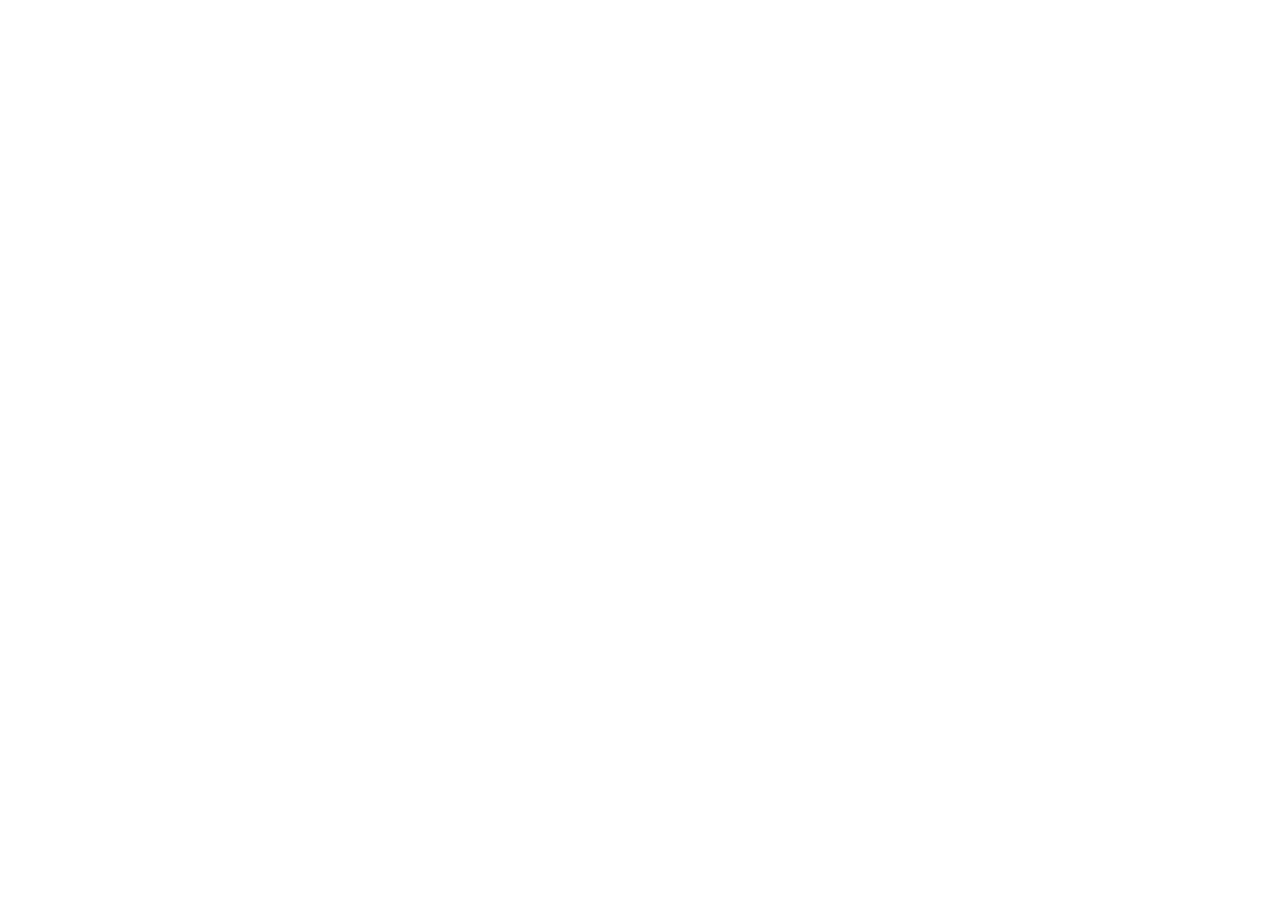
==== index.html @ bcc99360 "index create" ====
<!DOCTYPE html>
<html lang="en">
<head>
  <meta charset="UTF-8">
  <meta name="viewport" content="width=device-width, initial-scale=1.0">
  <meta http-equiv="X-UA-Compatible" content="ie=edge">
  <title>Document</title>
</head>
<body>
  
</body>
</html>
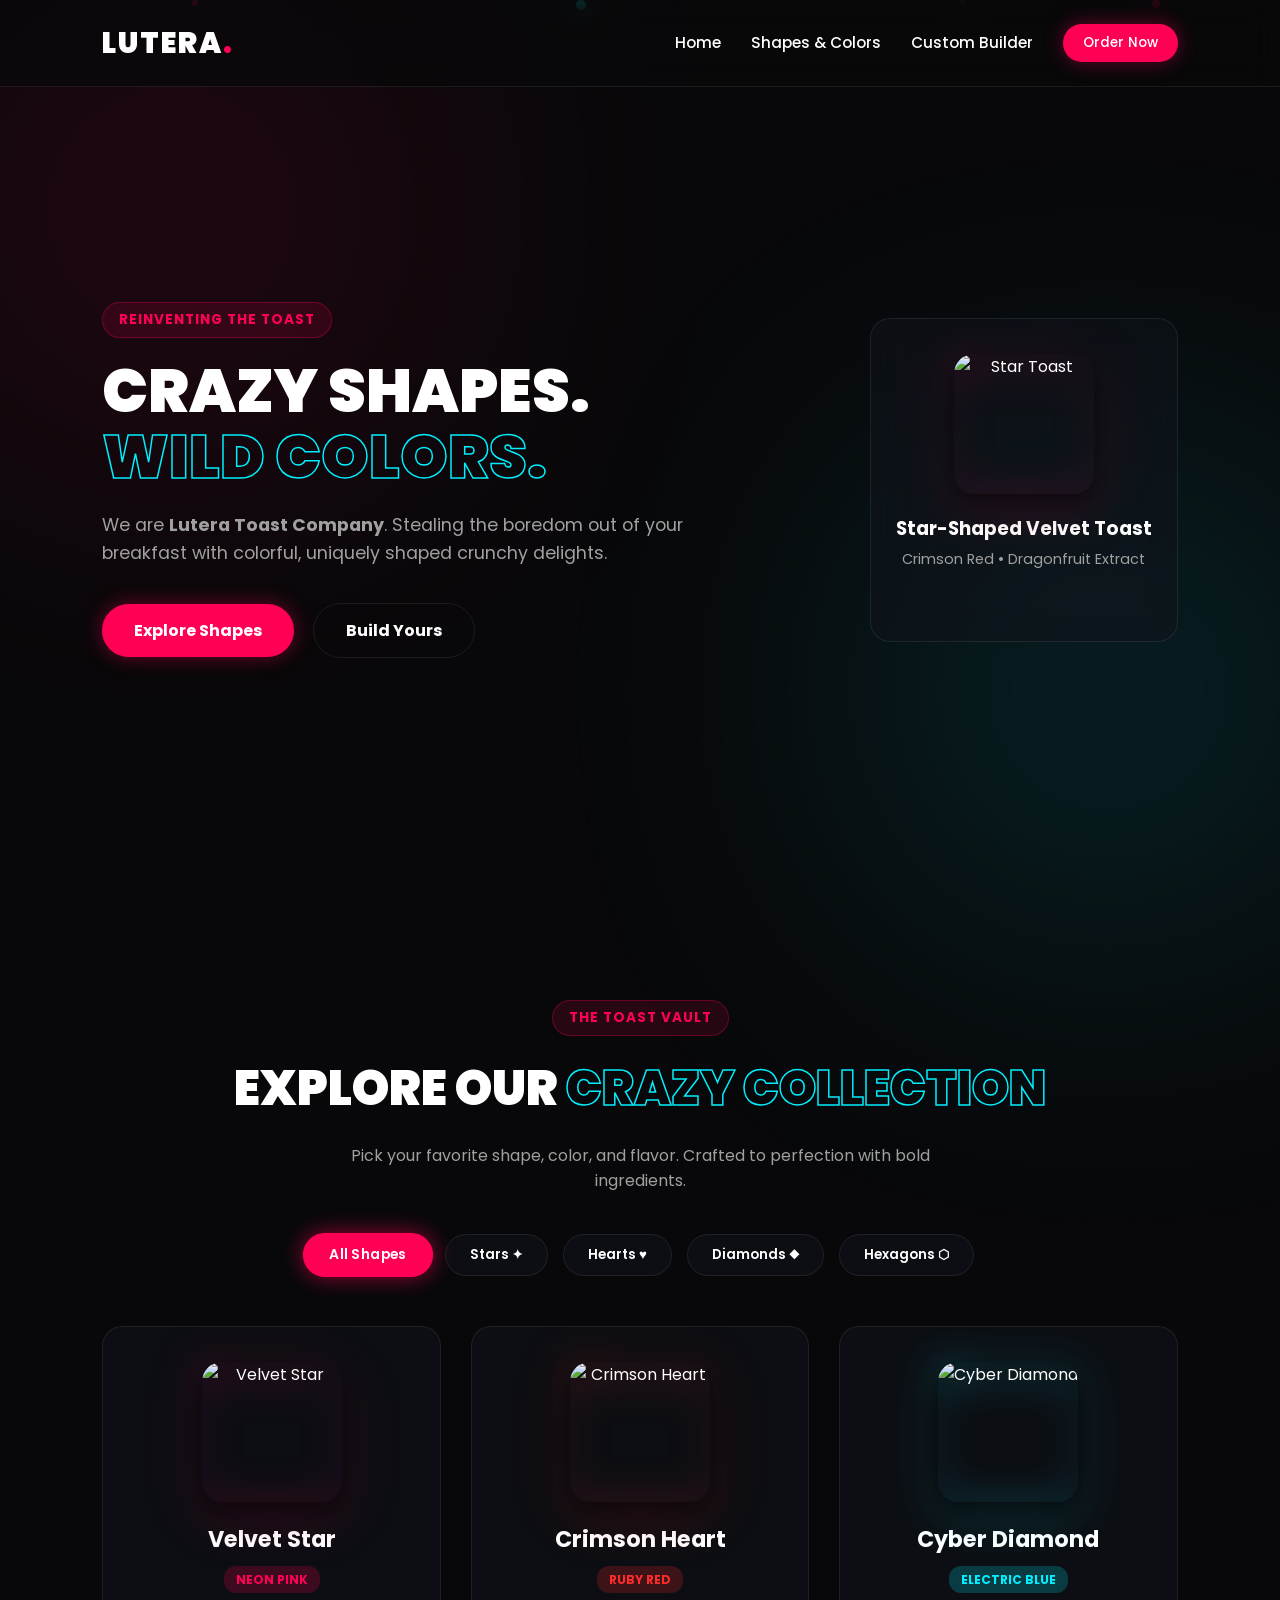
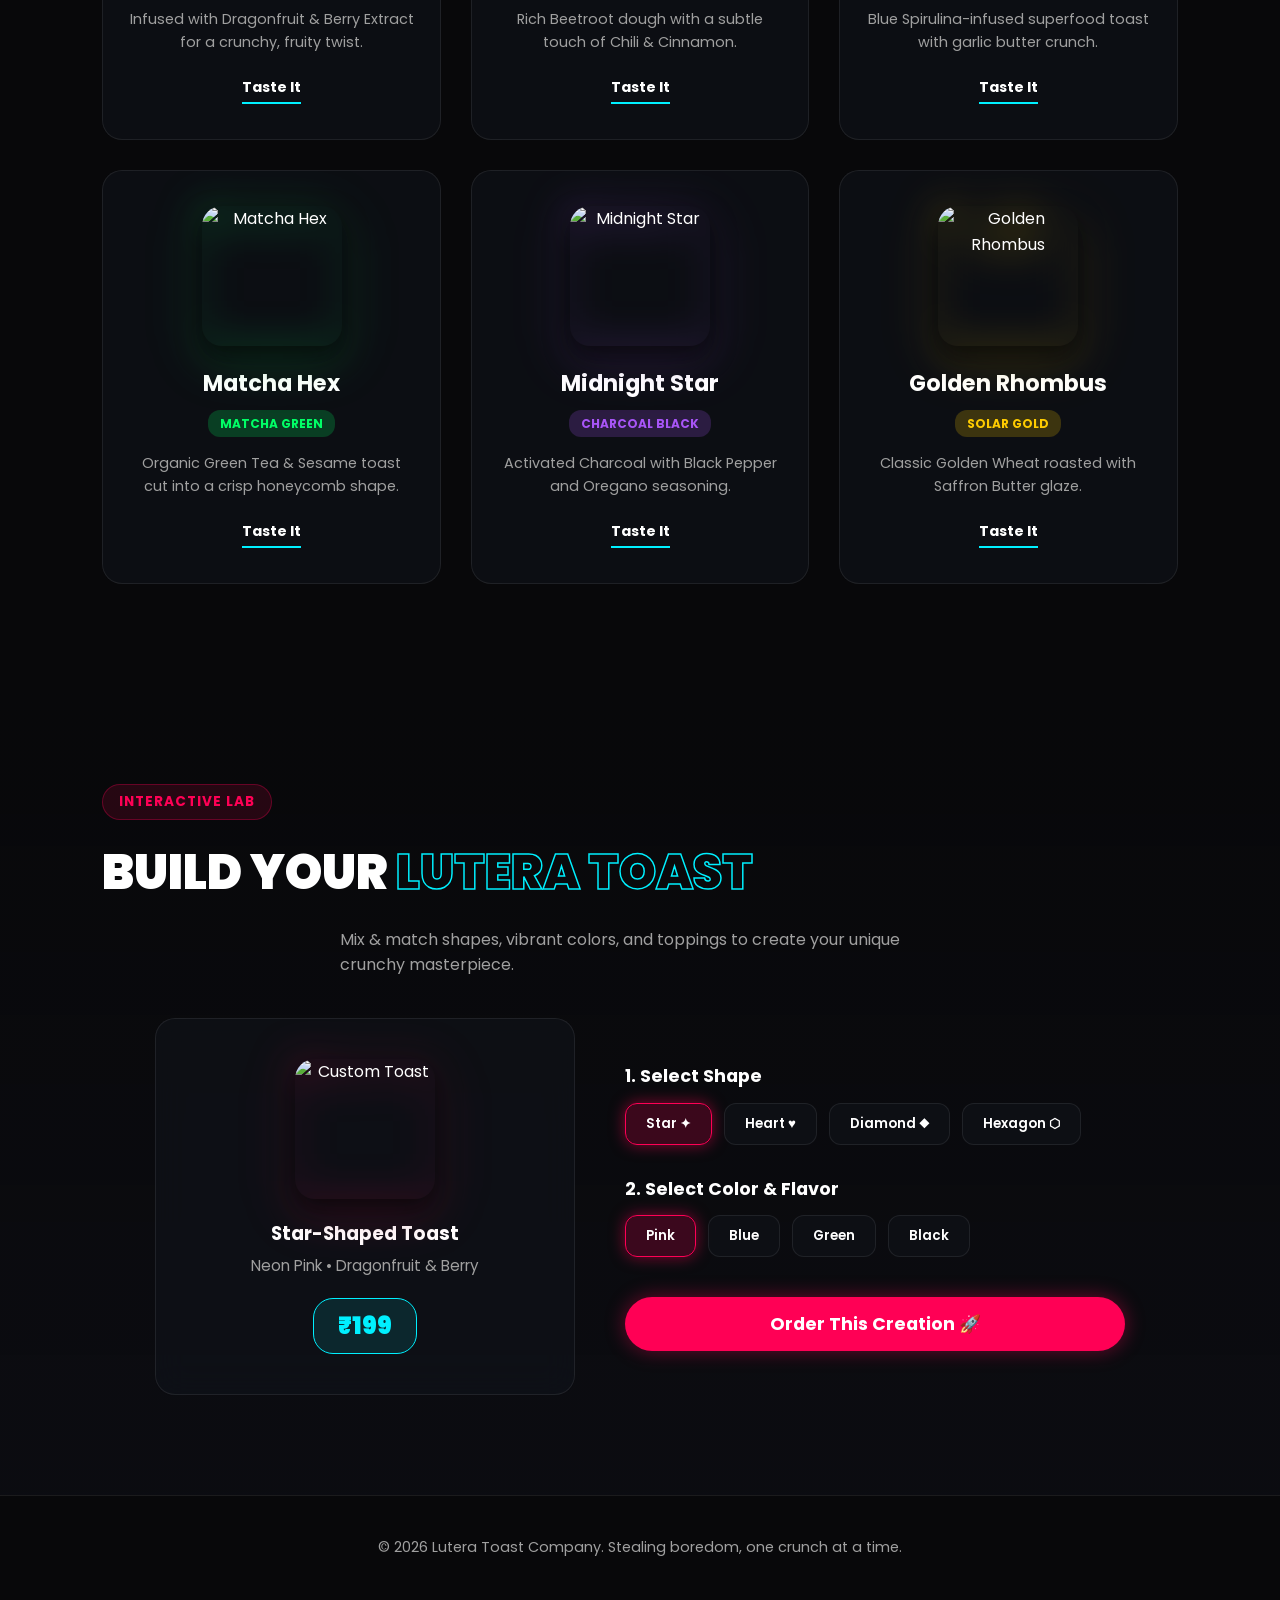
==== commit 6153c575: "Toast" ====
--- a/index.html
+++ b/index.html
@@ -1,12 +1,212 @@
 <!DOCTYPE html>
-<html lang="en">
+<html lang="hi">
 <head>
-  <meta charset="UTF-8">
-  <meta name="viewport" content="width=device-width, initial-scale=1.0">
-  <meta http-equiv="X-UA-Compatible" content="ie=edge">
-  <title>Document</title>
+    <meta charset="UTF-8">
+    <meta name="viewport" content="width=device-width, initial-scale=1.0">
+    <title>Lutera Toast Company | Stealing Hearts with Every Crunch</title>
+    
+    <!-- Google Fonts for Bold Modern Typography -->
+    <link rel="preconnect" href="https://fonts.googleapis.com">
+    <link rel="preconnect" href="https://fonts.gstatic.com" crossorigin>
+    <link href="https://fonts.googleapis.com/css2?family=Poppins:wght@400;500;600;700;900&display=swap" rel="stylesheet">
+    
+    <!-- Main Stylesheet -->
+    <link rel="stylesheet" href="style.css">
 </head>
 <body>
-  
+
+    <!-- Scroll Progress Bar -->
+    <div class="scroll-progress-bar" id="progressBar"></div>
+
+    <!-- Animated Ambient Background Glows & Particles -->
+    <div class="bg-glow glow-1"></div>
+    <div class="bg-glow glow-2"></div>
+    <div class="particles-container">
+        <div class="particle p1"></div>
+        <div class="particle p2"></div>
+        <div class="particle p3"></div>
+        <div class="particle p4"></div>
+    </div>
+
+    <!-- Navigation Bar -->
+    <nav class="navbar">
+        <div class="logo">LUTERA<span>.</span></div>
+        <ul class="nav-links">
+            <li><a href="#home">Home</a></li>
+            <li><a href="#shapes">Shapes & Colors</a></li>
+            <li><a href="#builder">Custom Builder</a></li>
+            <li><a href="#builder" class="btn-primary" style="padding: 8px 20px; font-size: 0.85rem;">Order Now</a></li>
+        </ul>
+    </nav>
+
+    <!-- Hero Section -->
+    <section class="hero" id="home">
+        <div class="hero-content">
+            <span class="badge anim-reveal">Reinventing The Toast</span>
+            <h1 class="anim-reveal">CRAZY SHAPES.<br><span class="highlight-text">WILD COLORS.</span></h1>
+            <p class="anim-reveal">We are <strong>Lutera Toast Company</strong>. Stealing the boredom out of your breakfast with colorful, uniquely shaped crunchy delights.</p>
+            <div class="hero-btns anim-reveal">
+                <a href="#shapes" class="btn-primary magnetic-btn">Explore Shapes</a>
+                <a href="#builder" class="btn-secondary magnetic-btn">Build Yours</a>
+            </div>
+        </div>
+
+        <!-- Glassmorphism Card Preview with Toast Image -->
+        <div class="hero-card-container anim-reveal">
+            <div class="glass-card tilt-card">
+                <img src="https://images.unsplash.com/photo-1584776296944-ab6fb57b0bff?w=500&auto=format&fit=crop&q=80" alt="Star Toast" class="toast-img-visual glow-pink">
+                <h3>Star-Shaped Velvet Toast</h3>
+                <p style="color: var(--text-muted); font-size: 0.9rem; margin-top: 5px;">Crimson Red • Dragonfruit Extract</p>
+            </div>
+        </div>
+    </section>
+
+    <!-- Shapes & Colors Gallery Section -->
+    <section class="gallery-section" id="shapes">
+        <div class="section-header">
+            <span class="badge">The Toast Vault</span>
+            <h2 class="scroll-anim">EXPLORE OUR <span class="highlight-text">CRAZY COLLECTION</span></h2>
+            <p class="scroll-anim">Pick your favorite shape, color, and flavor. Crafted to perfection with bold ingredients.</p>
+        </div>
+
+        <!-- Category Filter Tabs -->
+        <div class="filter-tabs scroll-anim">
+            <button class="tab-btn active" data-filter="all">All Shapes</button>
+            <button class="tab-btn" data-filter="star">Stars ✦</button>
+            <button class="tab-btn" data-filter="heart">Hearts ♥</button>
+            <button class="tab-btn" data-filter="diamond">Diamonds ◆</button>
+            <button class="tab-btn" data-filter="hexagon">Hexagons ⬡</button>
+        </div>
+
+        <!-- Toast Cards Grid -->
+        <div class="toast-grid">
+
+            <!-- Card 1 -->
+            <div class="toast-card tilt-card scroll-card" data-category="star">
+                <img src="https://images.unsplash.com/photo-1584776296944-ab6fb57b0bff?w=500&auto=format&fit=crop&q=80" alt="Velvet Star" class="toast-img-visual glow-pink">
+                <div class="card-info">
+                    <h3>Velvet Star</h3>
+                    <span class="color-tag pink">Neon Pink</span>
+                    <p>Infused with Dragonfruit & Berry Extract for a crunchy, fruity twist.</p>
+                    <a href="#builder" class="btn-card">Taste It</a>
+                </div>
+            </div>
+
+            <!-- Card 2 -->
+            <div class="toast-card tilt-card scroll-card" data-category="heart">
+                <img src="https://images.unsplash.com/photo-1525351484163-7529414344d8?w=500&auto=format&fit=crop&q=80" alt="Crimson Heart" class="toast-img-visual glow-red">
+                <div class="card-info">
+                    <h3>Crimson Heart</h3>
+                    <span class="color-tag red">Ruby Red</span>
+                    <p>Rich Beetroot dough with a subtle touch of Chili & Cinnamon.</p>
+                    <a href="#builder" class="btn-card">Taste It</a>
+                </div>
+            </div>
+
+            <!-- Card 3 -->
+            <div class="toast-card tilt-card scroll-card" data-category="diamond">
+                <img src="https://images.unsplash.com/photo-1509722747041-616f39b57569?w=500&auto=format&fit=crop&q=80" alt="Cyber Diamond" class="toast-img-visual glow-cyan">
+                <div class="card-info">
+                    <h3>Cyber Diamond</h3>
+                    <span class="color-tag cyan">Electric Blue</span>
+                    <p>Blue Spirulina-infused superfood toast with garlic butter crunch.</p>
+                    <a href="#builder" class="btn-card">Taste It</a>
+                </div>
+            </div>
+
+            <!-- Card 4 -->
+            <div class="toast-card tilt-card scroll-card" data-category="hexagon">
+                <img src="https://images.unsplash.com/photo-1588137378633-dea1336ce1e2?w=500&auto=format&fit=crop&q=80" alt="Matcha Hex" class="toast-img-visual glow-green">
+                <div class="card-info">
+                    <h3>Matcha Hex</h3>
+                    <span class="color-tag green">Matcha Green</span>
+                    <p>Organic Green Tea & Sesame toast cut into a crisp honeycomb shape.</p>
+                    <a href="#builder" class="btn-card">Taste It</a>
+                </div>
+            </div>
+
+            <!-- Card 5 -->
+            <div class="toast-card tilt-card scroll-card" data-category="star">
+                <img src="https://images.unsplash.com/photo-1509722747041-616f39b57569?w=500&auto=format&fit=crop&q=80" alt="Midnight Star" class="toast-img-visual glow-purple">
+                <div class="card-info">
+                    <h3>Midnight Star</h3>
+                    <span class="color-tag purple">Charcoal Black</span>
+                    <p>Activated Charcoal with Black Pepper and Oregano seasoning.</p>
+                    <a href="#builder" class="btn-card">Taste It</a>
+                </div>
+            </div>
+
+            <!-- Card 6 -->
+            <div class="toast-card tilt-card scroll-card" data-category="diamond">
+                <img src="https://images.unsplash.com/photo-1525351484163-7529414344d8?w=500&auto=format&fit=crop&q=80" alt="Golden Rhombus" class="toast-img-visual glow-yellow">
+                <div class="card-info">
+                    <h3>Golden Rhombus</h3>
+                    <span class="color-tag yellow">Solar Gold</span>
+                    <p>Classic Golden Wheat roasted with Saffron Butter glaze.</p>
+                    <a href="#builder" class="btn-card">Taste It</a>
+                </div>
+            </div>
+
+        </div>
+    </section>
+
+    <!-- Custom Toast Builder Section -->
+    <section class="builder-section" id="builder">
+        <div class="section-header">
+            <span class="badge">Interactive Lab</span>
+            <h2 class="scroll-anim">BUILD YOUR <span class="highlight-text">LUTERA TOAST</span></h2>
+            <p class="scroll-anim">Mix & match shapes, vibrant colors, and toppings to create your unique crunchy masterpiece.</p>
+        </div>
+
+        <div class="builder-container scroll-anim">
+            <!-- Live Preview Panel -->
+            <div class="builder-preview">
+                <div class="preview-card tilt-card">
+                    <img id="toast-preview-img" src="https://images.unsplash.com/photo-1584776296944-ab6fb57b0bff?w=500&auto=format&fit=crop&q=80" alt="Custom Toast" class="toast-img-visual glow-pink">
+                    <h3 id="preview-title">Star-Shaped Toast</h3>
+                    <p id="preview-desc" style="color: var(--text-muted); font-size: 0.95rem; margin-top: 5px;">Neon Pink • Dragonfruit & Berry</p>
+                    <div class="price-tag" id="preview-price">₹199</div>
+                </div>
+            </div>
+
+            <!-- Options Controller Panel -->
+            <div class="builder-controls">
+                <div class="control-group">
+                    <label>1. Select Shape</label>
+                    <div class="option-buttons" id="shape-options">
+                        <button class="opt-btn active" data-shape="star-shape" data-shape-name="Star">Star ✦</button>
+                        <button class="opt-btn" data-shape="heart-shape" data-shape-name="Heart">Heart ♥</button>
+                        <button class="opt-btn" data-shape="diamond-shape" data-shape-name="Diamond">Diamond ◆</button>
+                        <button class="opt-btn" data-shape="hexagon-shape" data-shape-name="Hexagon">Hexagon ⬡</button>
+                    </div>
+                </div>
+
+                <div class="control-group">
+                    <label>2. Select Color & Flavor</label>
+                    <div class="option-buttons" id="color-options">
+                        <button class="opt-btn active" data-color="glow-pink" data-color-name="Neon Pink" data-flavor="Dragonfruit & Berry">Pink</button>
+                        <button class="opt-btn" data-color="glow-cyan" data-color-name="Electric Blue" data-flavor="Blue Spirulina & Butter">Blue</button>
+                        <button class="opt-btn" data-color="glow-green" data-color-name="Matcha Green" data-flavor="Organic Matcha & Sesame">Green</button>
+                        <button class="opt-btn" data-color="glow-purple" data-color-name="Charcoal Black" data-flavor="Activated Charcoal & Pepper">Black</button>
+                    </div>
+                </div>
+
+                <button class="btn-primary build-order-btn magnetic-btn" id="order-toast-btn">Order This Creation 🚀</button>
+            </div>
+        </div>
+    </section>
+
+    <!-- Footer -->
+    <footer style="padding: 40px 8%; text-align: center; border-top: 1px solid var(--card-border); color: var(--text-muted); font-size: 0.9rem;">
+        <p>&copy; 2026 Lutera Toast Company. Stealing boredom, one crunch at a time.</p>
+    </footer>
+
+    <!-- GSAP Animations & VanillaTilt Libraries -->
+    <script src="https://cdnjs.cloudflare.com/ajax/libs/gsap/3.12.5/gsap.min.js"></script>
+    <script src="https://cdnjs.cloudflare.com/ajax/libs/gsap/3.12.5/ScrollTrigger.min.js"></script>
+    <script src="https://cdnjs.cloudflare.com/ajax/libs/vanilla-tilt/1.8.1/vanilla-tilt.min.js"></script>
+
+    <!-- Main JavaScript File -->
+    <script src="script.js"></script>
 </body>
-</html>+</html>
--- a/style.css
+++ b/style.css
@@ -0,0 +1,488 @@
+/* ==========================================================================
+   LUTERA TOAST COMPANY - HIGH-ANIMATION STYLESHEET
+   ========================================================================== */
+
+:root {
+    --bg-color: #08080a;
+    --card-bg: rgba(18, 20, 29, 0.55);
+    --card-border: rgba(255, 255, 255, 0.08);
+    --primary-neon: #ff0055;
+    --secondary-neon: #00f0ff;
+    --text-main: #ffffff;
+    --text-muted: #a0a0a0;
+    --font-family: 'Poppins', sans-serif;
+}
+
+* {
+    margin: 0;
+    padding: 0;
+    box-sizing: border-box;
+    font-family: var(--font-family);
+}
+
+html {
+    scroll-behavior: smooth;
+}
+
+body {
+    background-color: var(--bg-color);
+    color: var(--text-main);
+    overflow-x: hidden;
+    line-height: 1.6;
+}
+
+/* 1. Scroll Progress Bar */
+.scroll-progress-bar {
+    position: fixed;
+    top: 0;
+    left: 0;
+    height: 3px;
+    background: linear-gradient(90deg, var(--primary-neon), var(--secondary-neon));
+    width: 0%;
+    z-index: 1000;
+    box-shadow: 0 0 10px var(--primary-neon);
+}
+
+/* 2. Floating Background Glows & Particles */
+.bg-glow {
+    position: fixed;
+    width: 600px;
+    height: 600px;
+    border-radius: 50%;
+    filter: blur(160px);
+    z-index: -1;
+    opacity: 0.3;
+    pointer-events: none;
+    animation: glowPulse 8s infinite alternate ease-in-out;
+}
+
+.glow-1 {
+    top: -10%;
+    left: -10%;
+    background: radial-gradient(circle, var(--primary-neon) 0%, transparent 70%);
+}
+
+.glow-2 {
+    bottom: -10%;
+    right: -10%;
+    background: radial-gradient(circle, var(--secondary-neon) 0%, transparent 70%);
+    animation-delay: -4s;
+}
+
+@keyframes glowPulse {
+    0% { transform: scale(1) translate(0, 0); opacity: 0.25; }
+    100% { transform: scale(1.3) translate(40px, -30px); opacity: 0.4; }
+}
+
+/* Floating Particles */
+.particles-container {
+    position: fixed;
+    top: 0;
+    left: 0;
+    width: 100vw;
+    height: 100vh;
+    pointer-events: none;
+    z-index: -1;
+}
+
+.particle {
+    position: absolute;
+    width: 8px;
+    height: 8px;
+    border-radius: 50%;
+    background: rgba(255, 255, 255, 0.2);
+    animation: floatUp 12s infinite linear;
+}
+
+.p1 { left: 15%; width: 6px; height: 6px; animation-duration: 10s; background: var(--primary-neon); }
+.p2 { left: 45%; width: 10px; height: 10px; animation-duration: 15s; background: var(--secondary-neon); }
+.p3 { left: 75%; width: 5px; height: 5px; animation-duration: 8s; }
+.p4 { left: 90%; width: 8px; height: 8px; animation-duration: 14s; background: var(--primary-neon); }
+
+@keyframes floatUp {
+    0% { transform: translateY(100vh) rotate(0deg); opacity: 0; }
+    50% { opacity: 0.8; }
+    100% { transform: translateY(-10vh) rotate(360deg); opacity: 0; }
+}
+
+/* 3. Navigation Bar */
+.navbar {
+    display: flex;
+    justify-content: space-between;
+    align-items: center;
+    padding: 20px 8%;
+    background: rgba(8, 8, 10, 0.75);
+    backdrop-filter: blur(15px);
+    border-bottom: 1px solid var(--card-border);
+    position: fixed;
+    width: 100%;
+    top: 0;
+    z-index: 100;
+}
+
+.logo {
+    font-size: 1.8rem;
+    font-weight: 900;
+    letter-spacing: 2px;
+}
+
+.logo span {
+    color: var(--primary-neon);
+    display: inline-block;
+    animation: bounce 2s infinite ease-in-out;
+}
+
+@keyframes bounce {
+    0%, 100% { transform: translateY(0); }
+    50% { transform: translateY(-5px); }
+}
+
+.nav-links {
+    display: flex;
+    list-style: none;
+    gap: 30px;
+    align-items: center;
+}
+
+.nav-links a {
+    color: var(--text-main);
+    text-decoration: none;
+    font-weight: 500;
+    font-size: 0.95rem;
+    position: relative;
+    transition: color 0.3s;
+}
+
+.nav-links a::after {
+    content: '';
+    position: absolute;
+    bottom: -5px;
+    left: 0;
+    width: 0;
+    height: 2px;
+    background: var(--primary-neon);
+    transition: width 0.3s cubic-bezier(0.16, 1, 0.3, 1);
+}
+
+.nav-links a:hover::after {
+    width: 100%;
+}
+
+/* 4. Hero Section */
+.hero {
+    display: flex;
+    align-items: center;
+    justify-content: space-between;
+    padding: 160px 8% 100px;
+    min-height: 100vh;
+    gap: 40px;
+}
+
+.hero-content {
+    max-width: 600px;
+}
+
+.badge {
+    display: inline-block;
+    background: rgba(255, 0, 85, 0.12);
+    color: var(--primary-neon);
+    padding: 6px 16px;
+    border-radius: 20px;
+    font-size: 0.85rem;
+    font-weight: 700;
+    letter-spacing: 1px;
+    text-transform: uppercase;
+    border: 1px solid rgba(255, 0, 85, 0.3);
+}
+
+.hero h1 {
+    font-size: 3.8rem;
+    font-weight: 900;
+    line-height: 1.1;
+    margin: 20px 0;
+}
+
+.highlight-text {
+    color: transparent;
+    -webkit-text-stroke: 1.5px var(--secondary-neon);
+    position: relative;
+}
+
+.hero p {
+    color: var(--text-muted);
+    font-size: 1.1rem;
+    margin-bottom: 35px;
+}
+
+/* Buttons */
+.btn-primary {
+    display: inline-block;
+    background: var(--primary-neon);
+    color: #fff;
+    padding: 14px 32px;
+    border-radius: 30px;
+    text-decoration: none;
+    font-weight: 700;
+    box-shadow: 0 0 20px rgba(255, 0, 85, 0.4);
+    transition: transform 0.3s, box-shadow 0.3s;
+    border: none;
+    cursor: pointer;
+}
+
+.btn-primary:hover {
+    box-shadow: 0 0 35px rgba(255, 0, 85, 0.8);
+    transform: translateY(-3px) scale(1.03);
+}
+
+.btn-secondary {
+    display: inline-block;
+    color: #fff;
+    padding: 14px 32px;
+    border-radius: 30px;
+    text-decoration: none;
+    font-weight: 700;
+    border: 1px solid var(--card-border);
+    margin-left: 15px;
+    transition: background 0.3s, border-color 0.3s, transform 0.3s;
+}
+
+.btn-secondary:hover {
+    background: rgba(255, 255, 255, 0.08);
+    border-color: rgba(255, 255, 255, 0.3);
+    transform: translateY(-3px);
+}
+
+/* 5. Glass Cards & Light Sweep Animations */
+.toast-card, .glass-card, .preview-card {
+    position: relative;
+    background: var(--card-bg);
+    border: 1px solid var(--card-border);
+    backdrop-filter: blur(16px);
+    border-radius: 20px;
+    overflow: hidden;
+    padding: 35px 25px;
+    text-align: center;
+    transform-style: preserve-3d;
+    transition: border-color 0.4s, box-shadow 0.4s;
+}
+
+/* Glass Light Sweep Line */
+.toast-card::before, .glass-card::before, .preview-card::before {
+    content: '';
+    position: absolute;
+    top: 0;
+    left: -100%;
+    width: 60%;
+    height: 100%;
+    background: linear-gradient(90deg, transparent, rgba(255, 255, 255, 0.15), transparent);
+    transform: skewX(-25deg);
+    transition: left 0.75s ease;
+    pointer-events: none;
+}
+
+.toast-card:hover::before, .glass-card:hover::before, .preview-card:hover::before {
+    left: 150%;
+}
+
+.toast-card:hover, .glass-card:hover {
+    border-color: rgba(255, 255, 255, 0.25);
+    box-shadow: 0 20px 40px rgba(0, 0, 0, 0.5), 0 0 30px rgba(255, 0, 85, 0.2);
+}
+
+/* 6. Toast Image Visual Styling */
+.toast-img-visual {
+    width: 140px;
+    height: 140px;
+    object-fit: cover;
+    border-radius: 20px;
+    margin: 0 auto 20px;
+    display: block;
+    box-shadow: 0 10px 25px rgba(0, 0, 0, 0.5);
+    transition: transform 0.5s cubic-bezier(0.16, 1, 0.3, 1), filter 0.5s ease;
+    animation: gentleFloat 4s ease-in-out infinite alternate;
+}
+
+@keyframes gentleFloat {
+    0% { transform: translateY(0px) rotate(0deg); }
+    100% { transform: translateY(-10px) rotate(3deg); }
+}
+
+.toast-card:hover .toast-img-visual,
+.glass-card:hover .toast-img-visual,
+.preview-card:hover .toast-img-visual {
+    transform: scale(1.12) translateY(-6px) translateZ(30px);
+}
+
+/* Dynamic Neon Aura behind Images */
+.glow-pink { filter: drop-shadow(0 0 20px rgba(255, 0, 85, 0.8)); }
+.glow-red { filter: drop-shadow(0 0 20px rgba(255, 42, 42, 0.8)); }
+.glow-cyan { filter: drop-shadow(0 0 20px rgba(0, 240, 255, 0.8)); }
+.glow-green { filter: drop-shadow(0 0 20px rgba(0, 255, 102, 0.8)); }
+.glow-purple { filter: drop-shadow(0 0 20px rgba(168, 85, 247, 0.8)); }
+.glow-yellow { filter: drop-shadow(0 0 20px rgba(255, 204, 0, 0.8)); }
+
+/* 7. Gallery Section */
+.gallery-section {
+    padding: 100px 8%;
+    text-align: center;
+}
+
+.section-header h2 {
+    font-size: 3rem;
+    font-weight: 900;
+    margin: 15px 0;
+}
+
+.section-header p {
+    color: var(--text-muted);
+    max-width: 600px;
+    margin: 0 auto 40px;
+}
+
+.filter-tabs {
+    display: flex;
+    justify-content: center;
+    gap: 15px;
+    flex-wrap: wrap;
+    margin-bottom: 50px;
+}
+
+.tab-btn {
+    background: var(--card-bg);
+    border: 1px solid var(--card-border);
+    color: var(--text-main);
+    padding: 10px 24px;
+    border-radius: 30px;
+    font-weight: 600;
+    cursor: pointer;
+    transition: all 0.3s ease;
+}
+
+.tab-btn:hover, .tab-btn.active {
+    background: var(--primary-neon);
+    border-color: var(--primary-neon);
+    box-shadow: 0 0 20px rgba(255, 0, 85, 0.6);
+    color: #fff;
+    transform: scale(1.05);
+}
+
+.toast-grid {
+    display: grid;
+    grid-template-columns: repeat(auto-fit, minmax(280px, 1fr));
+    gap: 30px;
+}
+
+.color-tag {
+    display: inline-block;
+    font-size: 0.75rem;
+    font-weight: 700;
+    text-transform: uppercase;
+    padding: 4px 12px;
+    border-radius: 12px;
+    margin: 8px 0 15px;
+}
+
+.pink { background: rgba(255, 0, 85, 0.2); color: #ff0055; }
+.red { background: rgba(255, 42, 42, 0.2); color: #ff2a2a; }
+.cyan { background: rgba(0, 240, 255, 0.2); color: #00f0ff; }
+.green { background: rgba(0, 255, 102, 0.2); color: #00ff66; }
+.purple { background: rgba(168, 85, 247, 0.2); color: #a855f7; }
+.yellow { background: rgba(255, 204, 0, 0.2); color: #ffcc00; }
+
+.card-info h3 { font-size: 1.4rem; }
+.card-info p { color: var(--text-muted); font-size: 0.9rem; margin-bottom: 20px; }
+
+.btn-card {
+    display: inline-block;
+    color: var(--text-main);
+    text-decoration: none;
+    font-weight: 700;
+    font-size: 0.9rem;
+    border-bottom: 2px solid var(--secondary-neon);
+    padding-bottom: 3px;
+    transition: color 0.3s, letter-spacing 0.3s;
+}
+
+.btn-card:hover { color: var(--secondary-neon); letter-spacing: 1px; }
+
+/* 8. Builder Section */
+.builder-section {
+    padding: 100px 8%;
+    background: linear-gradient(180deg, var(--bg-color) 0%, rgba(18, 20, 29, 0.4) 100%);
+}
+
+.builder-container {
+    display: flex;
+    gap: 50px;
+    align-items: center;
+    justify-content: center;
+    margin-top: 40px;
+    flex-wrap: wrap;
+}
+
+.builder-preview { flex: 1; min-width: 300px; max-width: 420px; }
+.preview-card { padding: 40px 30px; }
+
+.price-tag {
+    display: inline-block;
+    margin-top: 20px;
+    font-size: 1.5rem;
+    font-weight: 900;
+    color: var(--secondary-neon);
+    background: rgba(0, 240, 255, 0.1);
+    padding: 8px 24px;
+    border-radius: 20px;
+    border: 1px solid var(--secondary-neon);
+}
+
+.builder-controls {
+    flex: 1;
+    min-width: 320px;
+    max-width: 500px;
+    display: flex;
+    flex-direction: column;
+    gap: 30px;
+}
+
+.control-group label {
+    display: block;
+    font-size: 1.1rem;
+    font-weight: 700;
+    margin-bottom: 12px;
+}
+
+.option-buttons { display: flex; gap: 12px; flex-wrap: wrap; }
+
+.opt-btn {
+    background: var(--card-bg);
+    border: 1px solid var(--card-border);
+    color: var(--text-main);
+    padding: 10px 20px;
+    border-radius: 12px;
+    font-weight: 600;
+    cursor: pointer;
+    transition: all 0.3s;
+}
+
+.opt-btn:hover, .opt-btn.active {
+    background: rgba(255, 0, 85, 0.2);
+    border-color: var(--primary-neon);
+    color: #fff;
+    box-shadow: 0 0 15px rgba(255, 0, 85, 0.5);
+}
+
+.build-order-btn { width: 100%; margin-top: 10px; font-size: 1.1rem; text-align: center; }
+
+/* Responsive Media Queries */
+@media (max-width: 992px) {
+    .hero { flex-direction: column; text-align: center; padding-top: 130px; }
+    .hero-content { max-width: 100%; }
+    .btn-secondary { margin-left: 10px; }
+}
+
+@media (max-width: 768px) {
+    .navbar { padding: 15px 5%; }
+    .hero h1 { font-size: 2.8rem; }
+    .section-header h2 { font-size: 2.2rem; }
+    .nav-links { gap: 15px; font-size: 0.85rem; }
+}
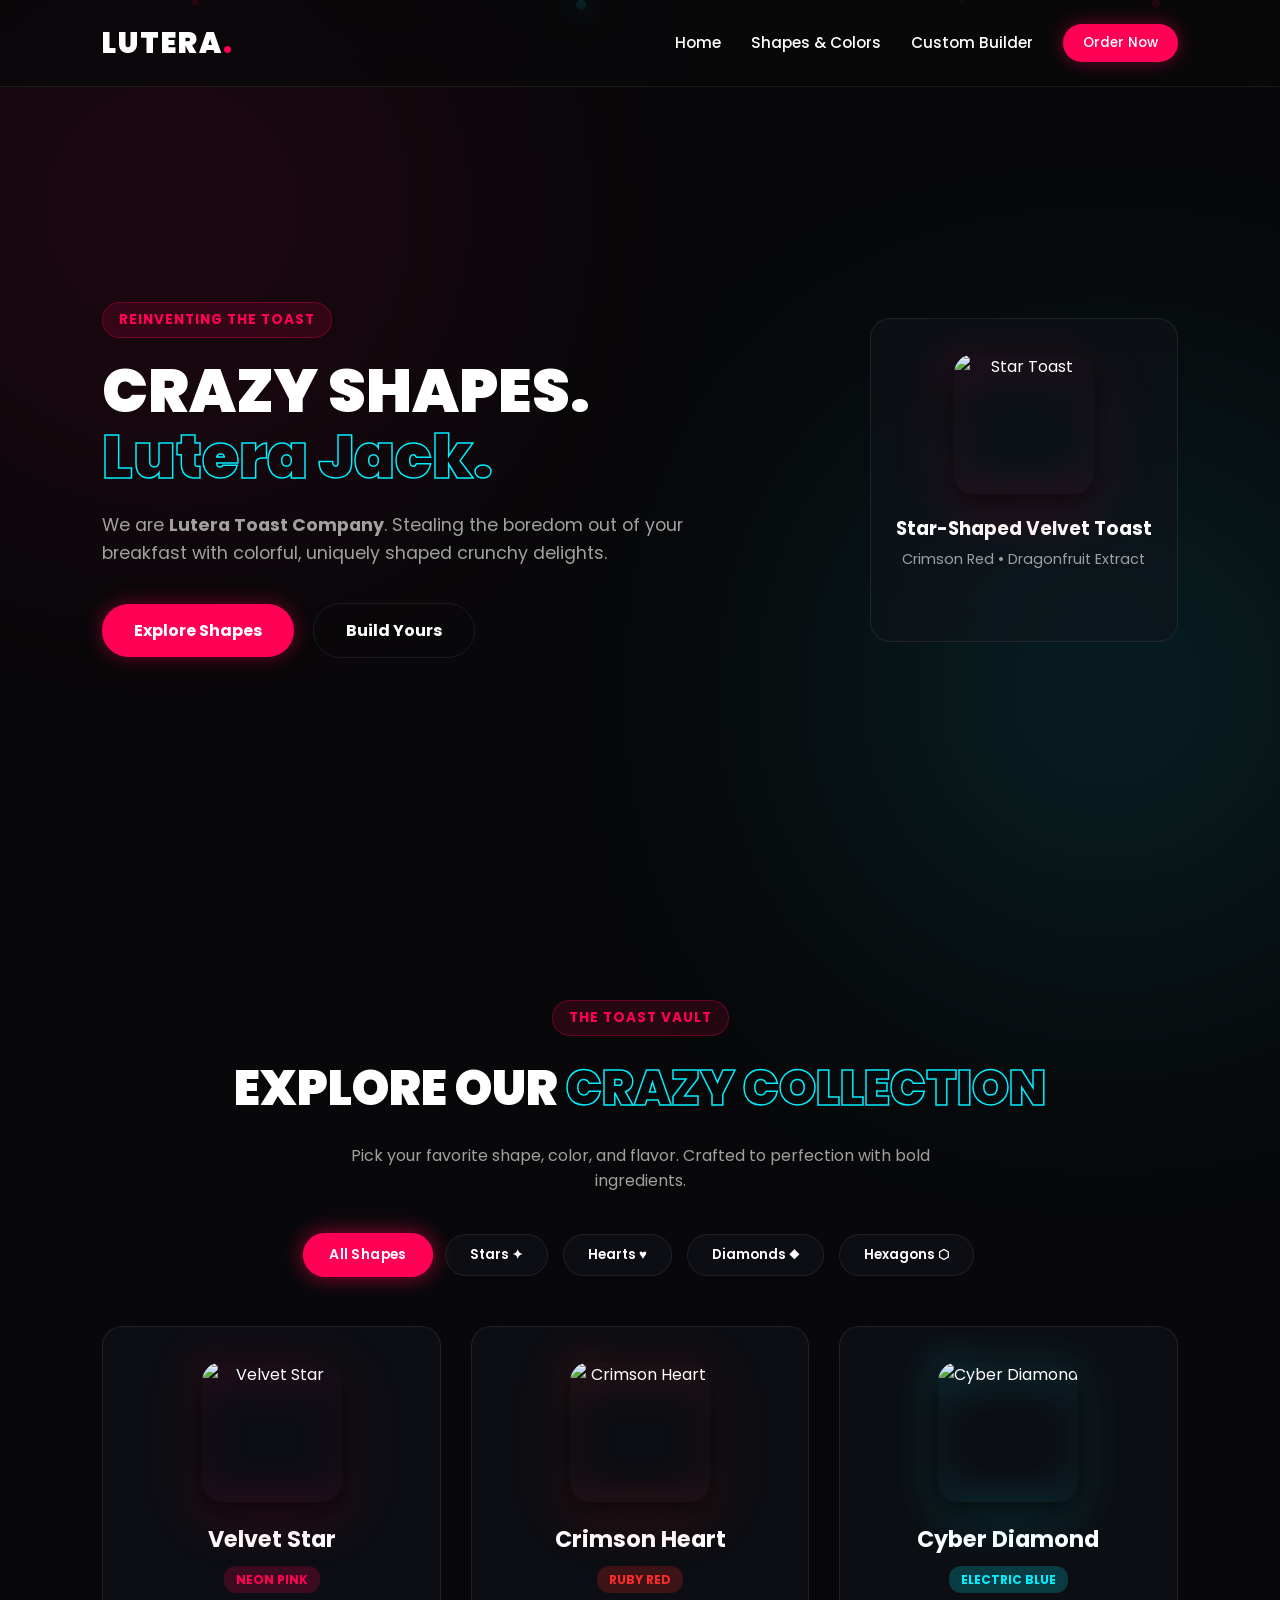
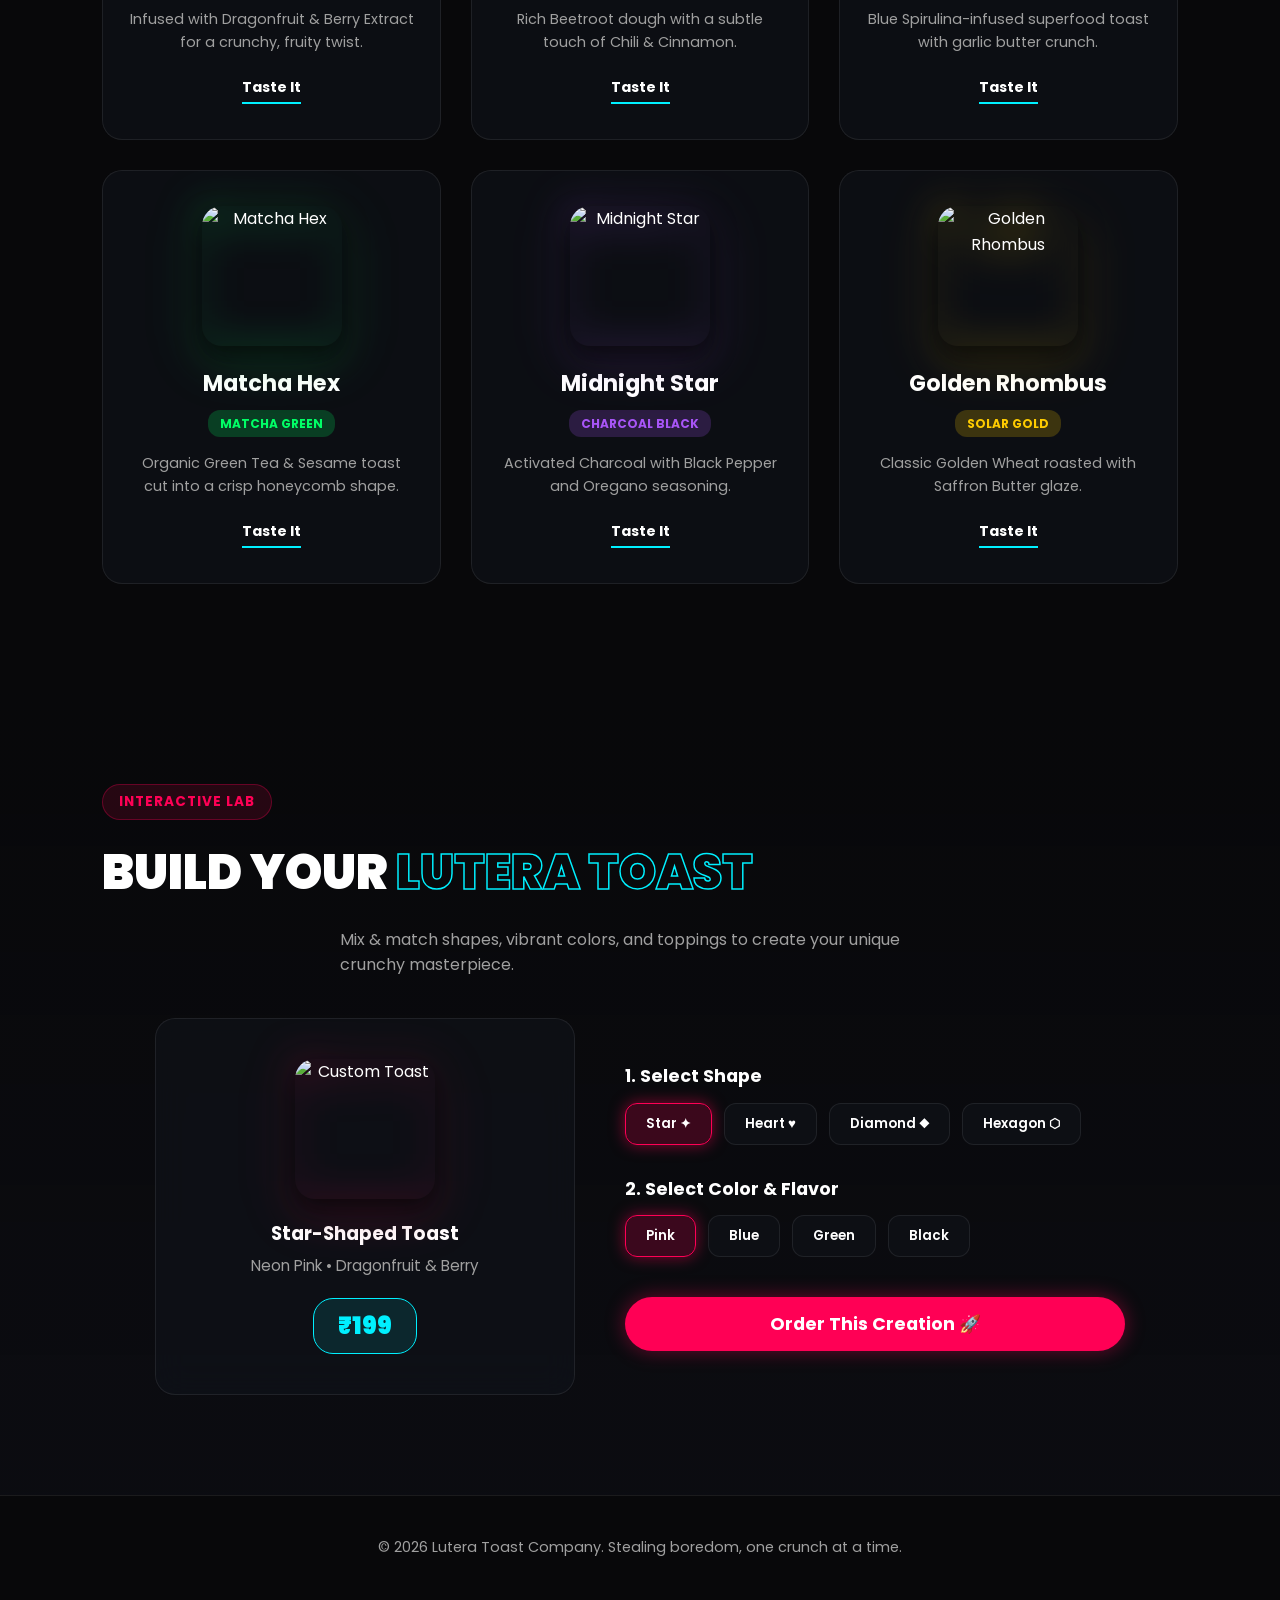
==== commit 43c9d6ff: "Aman" ====
--- a/index.html
+++ b/index.html
@@ -43,7 +43,7 @@
     <section class="hero" id="home">
         <div class="hero-content">
             <span class="badge anim-reveal">Reinventing The Toast</span>
-            <h1 class="anim-reveal">CRAZY SHAPES.<br><span class="highlight-text">WILD COLORS.</span></h1>
+            <h1 class="anim-reveal">CRAZY SHAPES.<br><span class="highlight-text">Lutera Jack.</span></h1>
             <p class="anim-reveal">We are <strong>Lutera Toast Company</strong>. Stealing the boredom out of your breakfast with colorful, uniquely shaped crunchy delights.</p>
             <div class="hero-btns anim-reveal">
                 <a href="#shapes" class="btn-primary magnetic-btn">Explore Shapes</a>
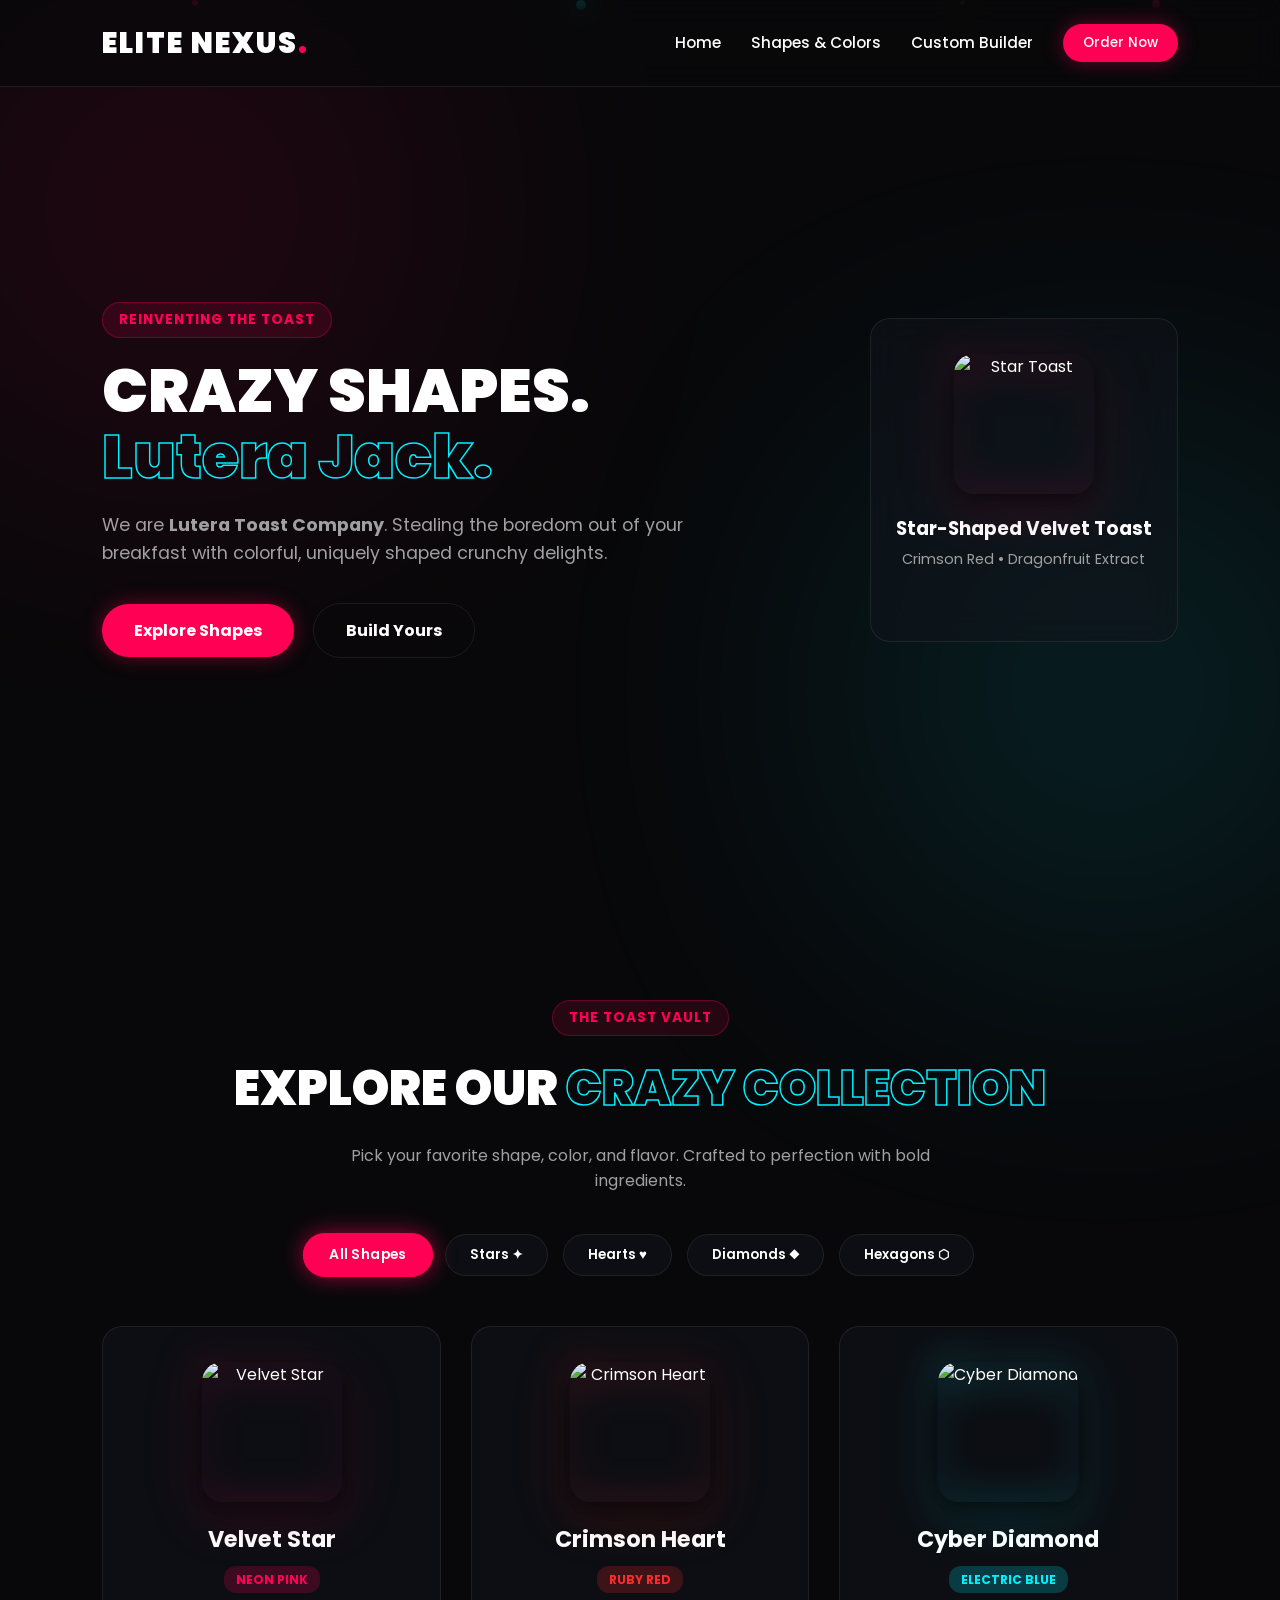
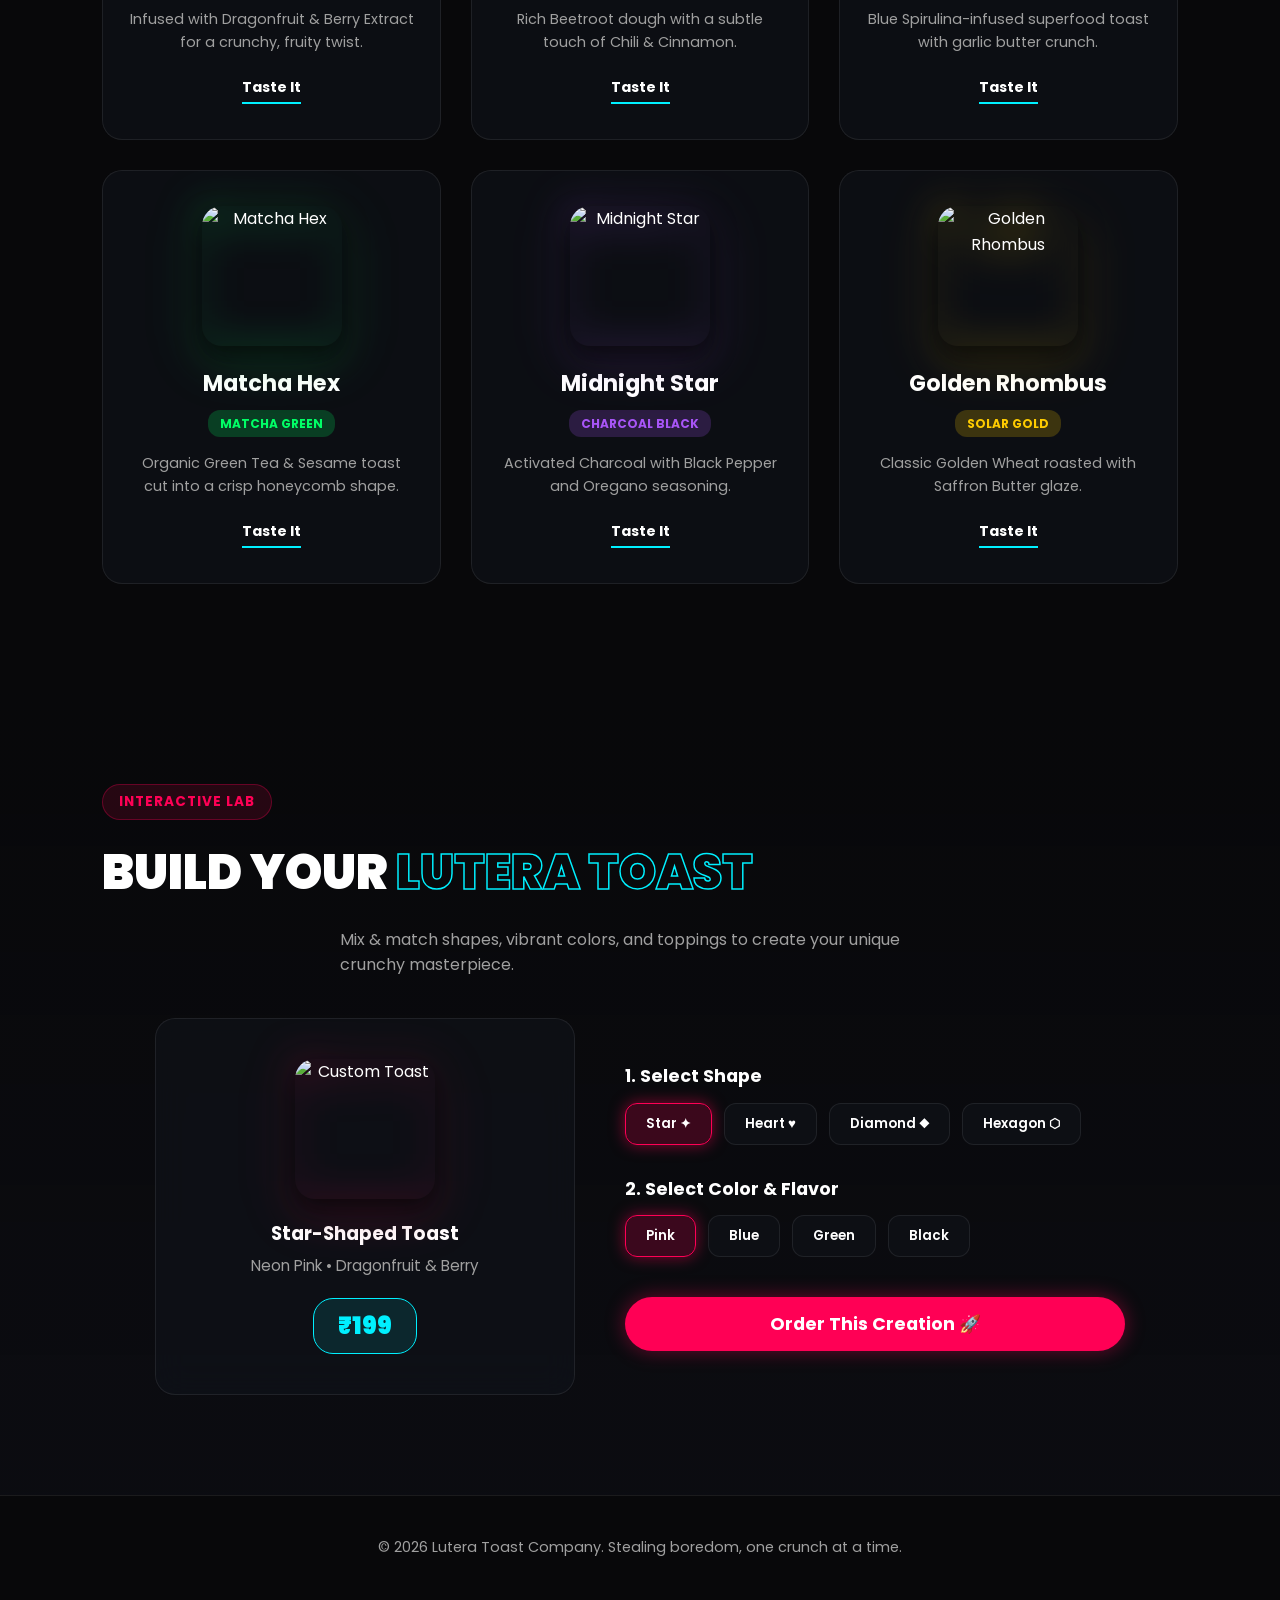
==== commit 4ddbd7f2: "Elite" ====
--- a/index.html
+++ b/index.html
@@ -30,7 +30,7 @@
 
     <!-- Navigation Bar -->
     <nav class="navbar">
-        <div class="logo">LUTERA<span>.</span></div>
+        <div class="logo">ELITE NEXUS<span>.</span></div>
         <ul class="nav-links">
             <li><a href="#home">Home</a></li>
             <li><a href="#shapes">Shapes & Colors</a></li>
